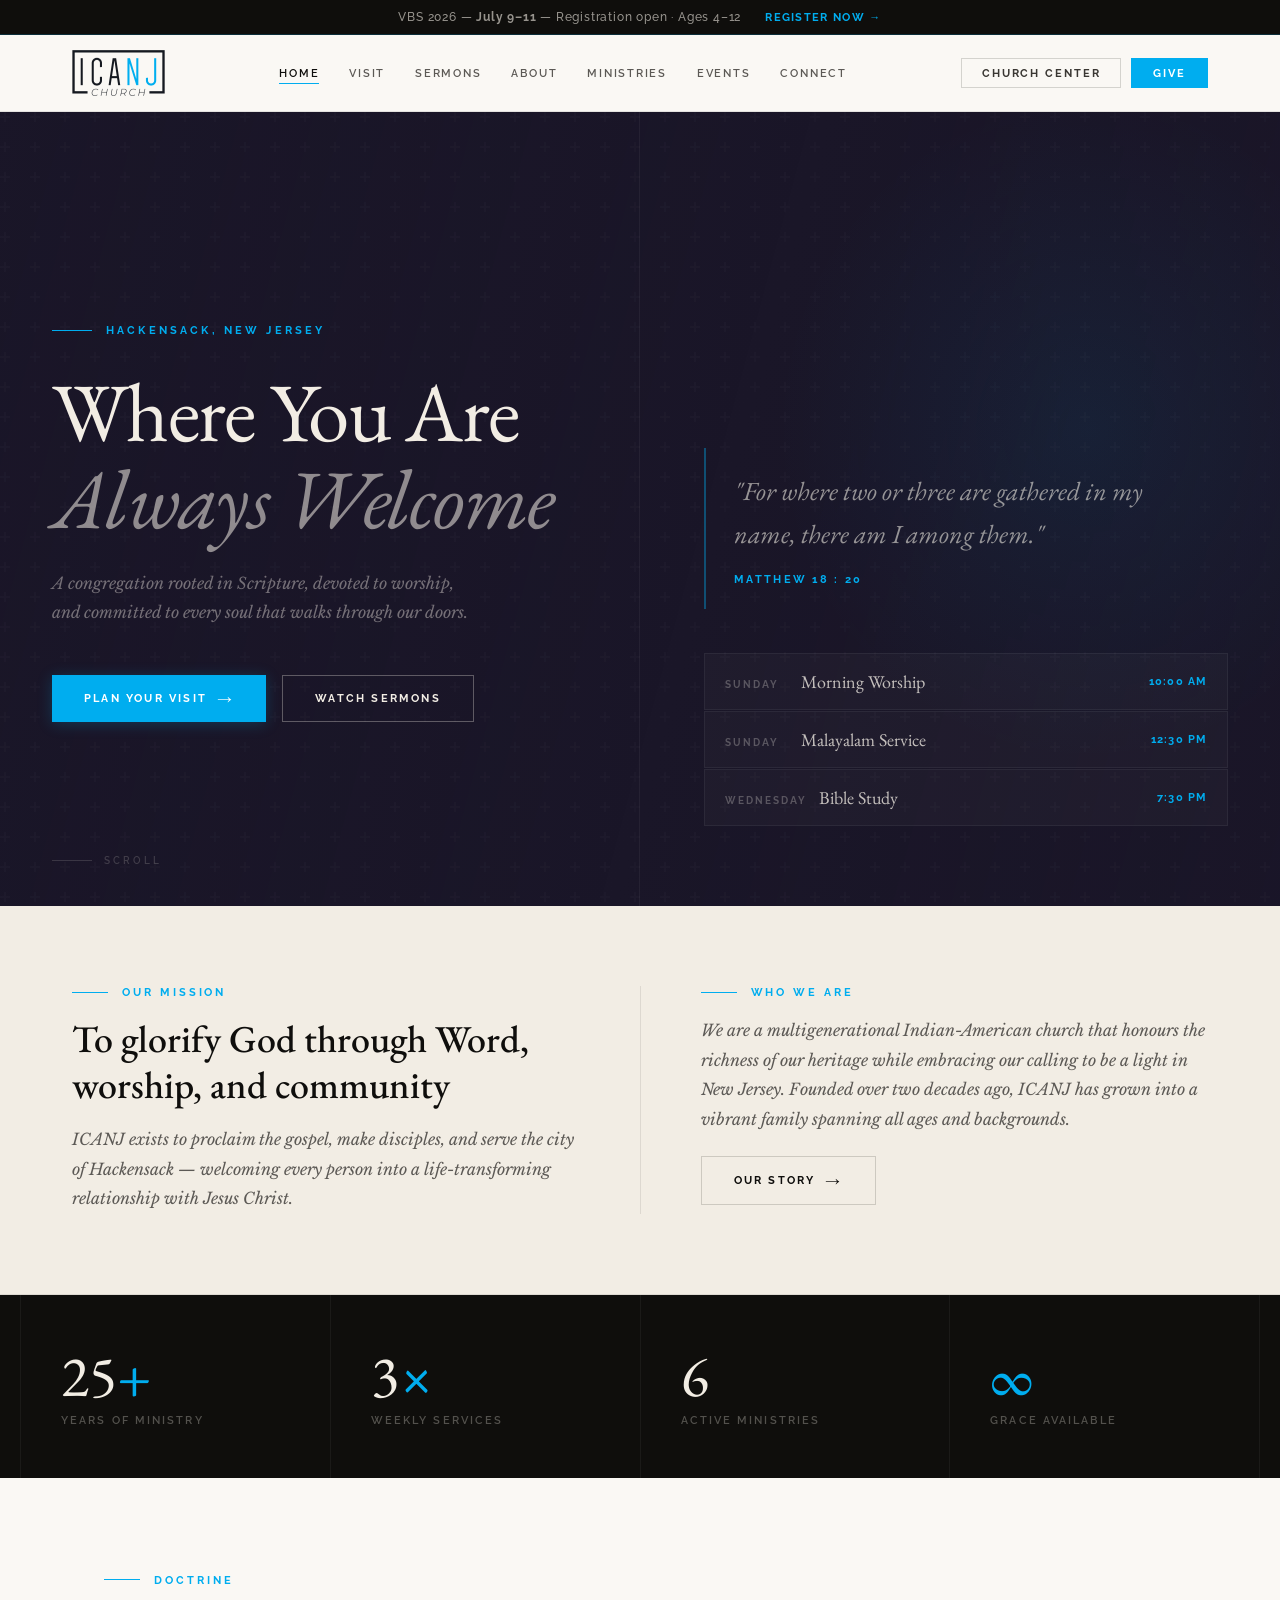
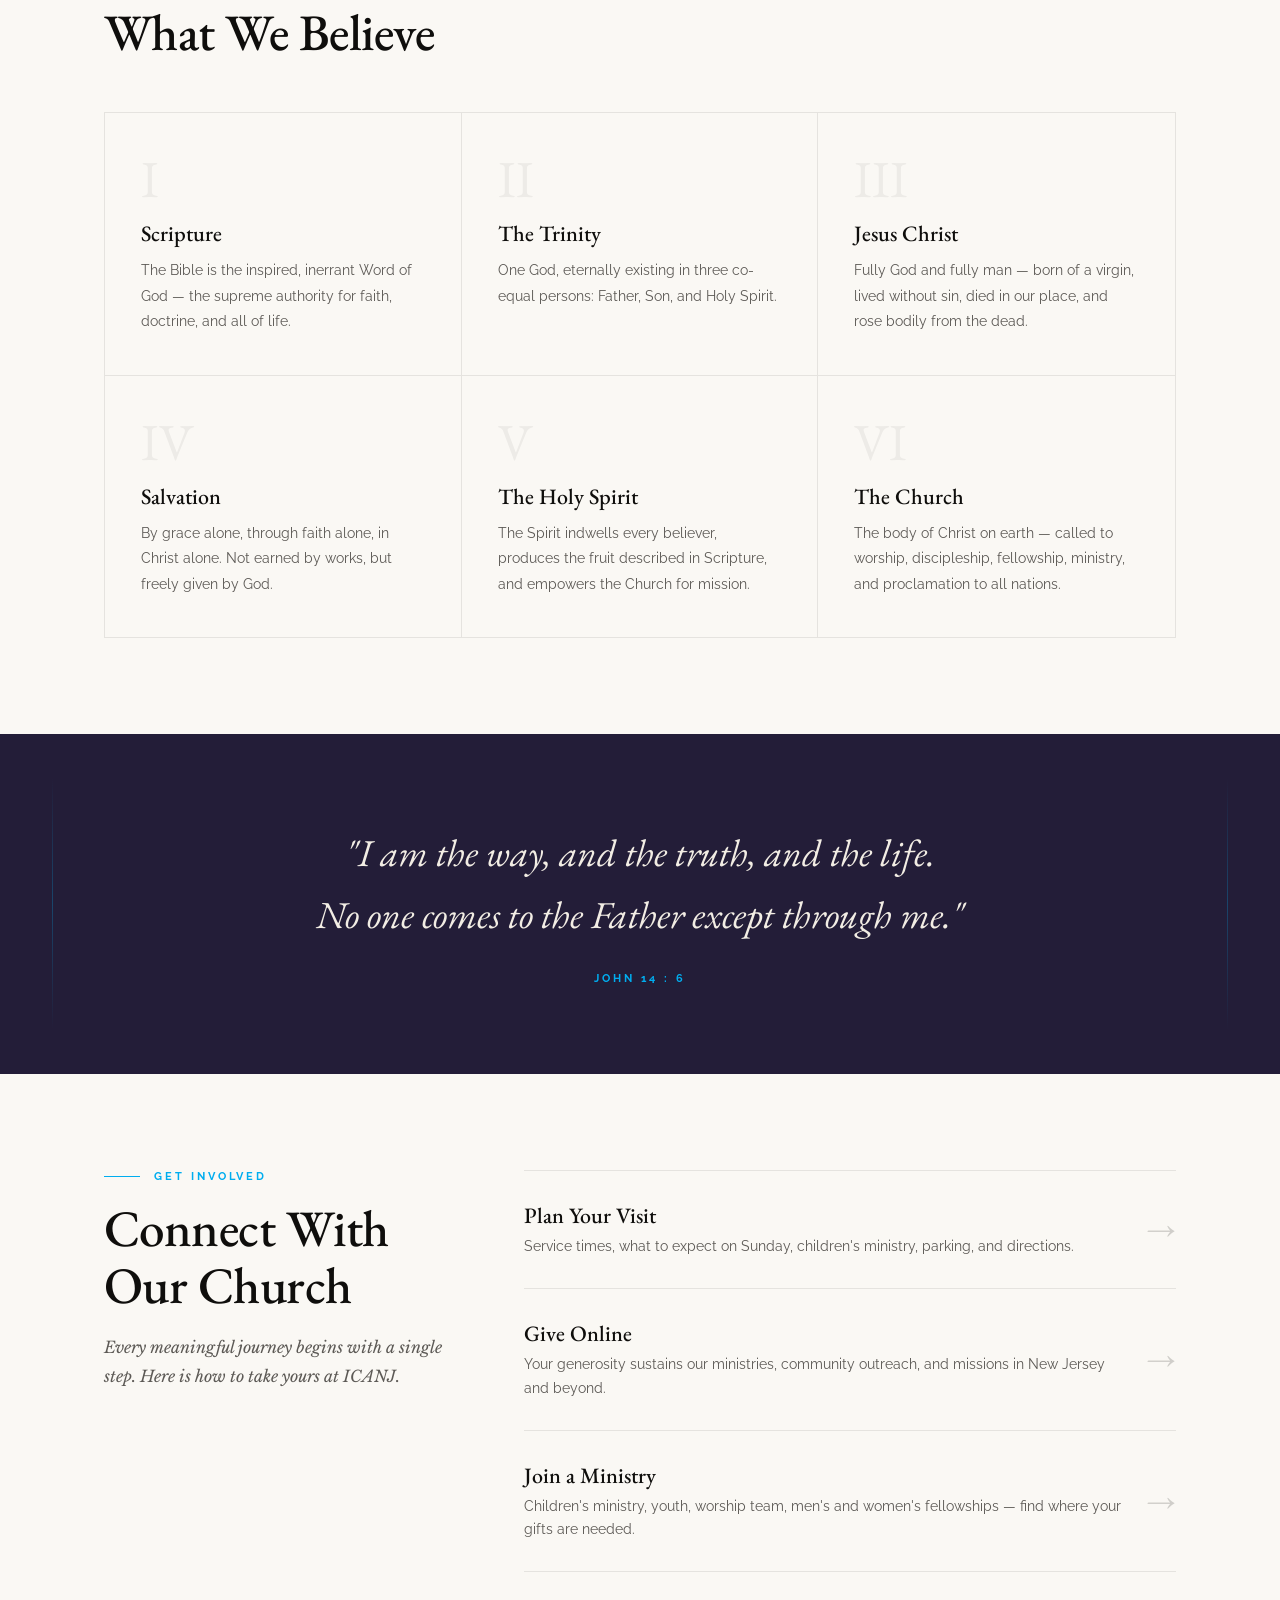
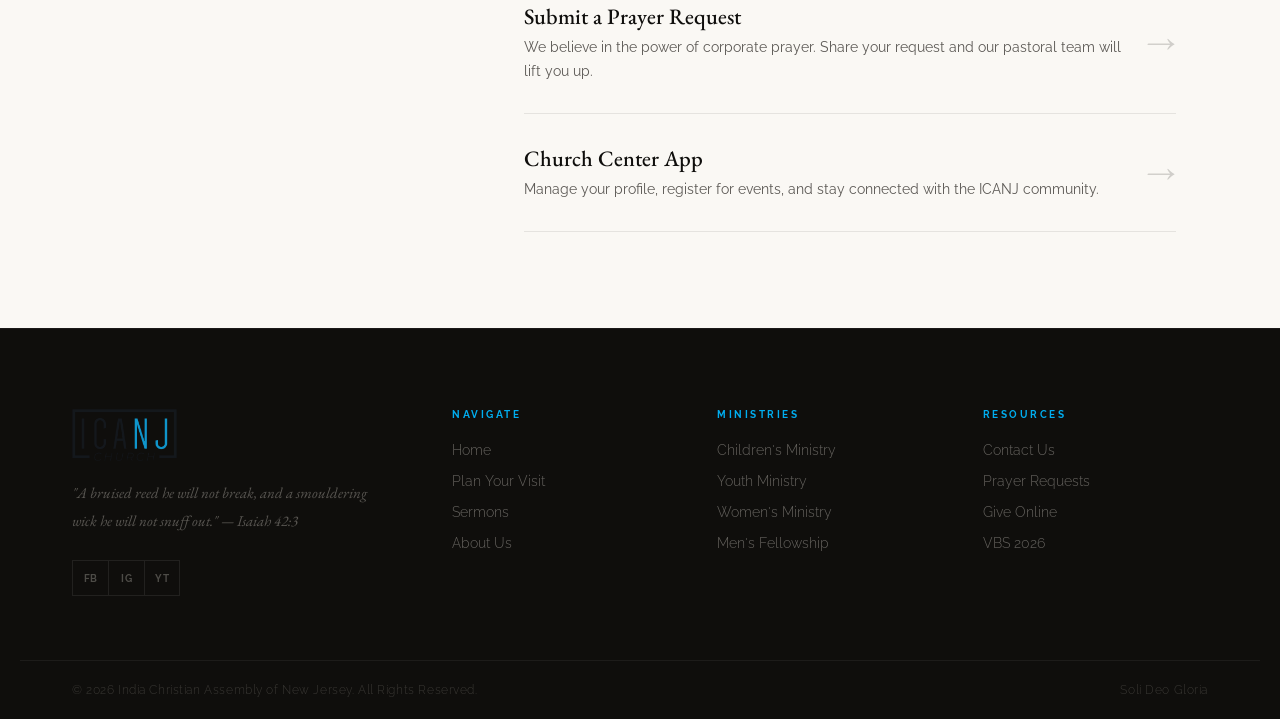
==== index.html @ 6be0851f "Add files via upload" ====
<!DOCTYPE html>
<html lang="en">
<head>
<meta charset="UTF-8"/>
<meta name="viewport" content="width=device-width,initial-scale=1.0"/>
<title>ICANJ – India Christian Assembly, New Jersey</title>
<link rel="stylesheet" href="style.css"/>
<style>
/* ── HERO ── */
.hero {
  background:var(--cathedral);
  min-height:calc(100vh - 106px);
  display:grid; grid-template-columns:1fr 1fr;
  position:relative; overflow:hidden;
}
/* ── VIDEO BACKGROUND ── */
.hero-video-bg {
  position:absolute; inset:0; width:100%; height:100%;
  pointer-events:none; z-index:0;
}
.hero-video-bg iframe {
  position:absolute;
  top:50%; left:50%;
  transform:translate(-50%, -50%);
  width:177.78vh;  /* 16:9 aspect ratio: height * (16/9) */
  min-width:100%;
  height:56.25vw;  /* 16:9 aspect ratio: width * (9/16) */
  min-height:100%;
  opacity:0.38;
  filter:grayscale(15%) brightness(0.85);
  pointer-events:none;
}
.hero-video-overlay {
  position:absolute; inset:0; z-index:1;
  background: linear-gradient(
    105deg,
    rgba(26,22,40,0.72) 0%,
    rgba(26,22,40,0.52) 50%,
    rgba(26,22,40,0.32) 100%
  );
}
.hero-texture { z-index:2; }
.hero-glow { z-index:2; }
.hero-left { z-index:3; }
.hero-right { z-index:3; }
.hero-texture {
  position:absolute; inset:0; pointer-events:none;
  background-image:url("data:image/svg+xml,%3Csvg width='60' height='60' viewBox='0 0 60 60' xmlns='http://www.w3.org/2000/svg'%3E%3Cg fill='%23ffffff' fill-opacity='0.016'%3E%3Cpath d='M36 34v-4h-2v4h-4v2h4v4h2v-4h4v-2h-4zm0-30V0h-2v4h-4v2h4v4h2V6h4V4h-4zM6 34v-4H4v4H0v2h4v4h2v-4h4v-2H6zM6 4V0H4v4H0v2h4v4h2V6h4V4H6z'/%3E%3C/g%3E%3C/svg%3E");
}
.hero-glow {
  position:absolute; top:0; right:0; bottom:0; width:50%;
  background:radial-gradient(ellipse 70% 60% at 70% 40%,rgba(0,173,239,0.07) 0%,transparent 70%);
  pointer-events:none;
}
.hero-left {
  padding:108px 64px 80px 52px;
  display:flex; flex-direction:column; justify-content:center;
  position:relative; z-index:2;
  border-right:1px solid rgba(255,255,255,0.05);
  animation:heroIn 1s ease both;
}
@keyframes heroIn { from{opacity:0;transform:translateY(24px);}to{opacity:1;transform:translateY(0);} }
.hero-kicker { display:flex; align-items:center; gap:14px; margin-bottom:32px; }
.hero-kicker-line { width:40px; height:1px; background:var(--blue); }
.hero-kicker span { font-size:10.5px; font-weight:700; letter-spacing:0.3em; text-transform:uppercase; color:var(--blue); }
.hero h1 {
  font-family:'EB Garamond',serif;
  font-size:clamp(50px,6.5vw,88px); font-weight:400;
  color:var(--parchment); line-height:1.05;
  letter-spacing:-0.02em; margin-bottom:26px;
}
.hero h1 em { font-style:italic; color:rgba(242,237,228,0.55); }
.hero-desc {
  font-family:'Libre Baskerville',serif;
  font-size:16px; font-style:italic; font-weight:400;
  color:rgba(242,237,228,0.42); line-height:1.82;
  max-width:420px; margin-bottom:48px;
}
.hero-ctas { display:flex; gap:16px; flex-wrap:wrap; }
.hero-scroll {
  position:absolute; bottom:40px; left:52px;
  display:flex; align-items:center; gap:12px;
  color:rgba(242,237,228,0.18);
  animation:scrollFade 3s ease infinite;
}
@keyframes scrollFade {0%,100%{opacity:0.4;}50%{opacity:0.9;}}
.hero-scroll-bar { width:40px; height:1px; background:rgba(242,237,228,0.15); }
.hero-scroll span { font-size:10px; font-weight:600; letter-spacing:0.3em; text-transform:uppercase; }

.hero-right {
  padding:80px 52px 80px 64px;
  display:flex; flex-direction:column; justify-content:flex-end;
  position:relative; z-index:2;
  animation:heroIn 1s 0.18s ease both;
}
.verse-pull {
  border-left:2px solid rgba(0,173,239,0.38);
  padding:22px 28px; margin-bottom:44px;
}
.verse-pull p {
  font-family:'EB Garamond',serif;
  font-size:clamp(18px,2.2vw,26px); font-style:italic;
  color:rgba(242,237,228,0.58); line-height:1.65; margin-bottom:12px;
}
.verse-pull cite {
  font-family:'Raleway',sans-serif; font-size:10.5px; font-weight:700;
  letter-spacing:0.22em; text-transform:uppercase;
  color:var(--blue); font-style:normal;
}
.service-stack { display:flex; flex-direction:column; gap:1px; }
.ss-row {
  display:flex; align-items:center; justify-content:space-between;
  padding:16px 20px;
  background:rgba(255,255,255,0.028);
  border:1px solid rgba(255,255,255,0.055);
  transition:background 0.22s; cursor:pointer;
}
.ss-row:hover { background:rgba(0,173,239,0.07); border-color:rgba(0,173,239,0.15); }
.ss-left { display:flex; align-items:baseline; gap:12px; }
.ss-day { font-size:10px; font-weight:700; letter-spacing:0.2em; text-transform:uppercase; color:rgba(242,237,228,0.28); min-width:64px; }
.ss-name { font-family:'EB Garamond',serif; font-size:18px; color:rgba(242,237,228,0.78); }
.ss-time { font-family:'Raleway',sans-serif; font-size:11px; font-weight:700; letter-spacing:0.1em; color:var(--blue); }

/* ── INTRO TWIN COLS ── */
.twin-intro {
  background:var(--parchment);
  border-bottom:1px solid var(--border-light);
}
.twin-intro-inner {
  max-width:1240px; margin:0 auto;
  display:grid; grid-template-columns:1fr 1px 1fr;
  padding:80px 52px;
}
.twin-col { padding:0 60px; }
.twin-col:first-child { padding-left:0; }
.twin-col:last-child { padding-right:0; }
.twin-sep { background:var(--border-light); }

/* ── STATS ── */
.stats-band { background:var(--ink); }
.stats-inner {
  max-width:1240px; margin:0 auto;
  display:grid; grid-template-columns:repeat(4,1fr);
  border-left:1px solid rgba(255,255,255,0.05);
}
.stat-cell {
  padding:52px 40px;
  border-right:1px solid rgba(255,255,255,0.05);
}
.stat-num {
  font-family:'EB Garamond',serif;
  font-size:58px; font-weight:400;
  color:var(--parchment); line-height:1; margin-bottom:9px;
}
.stat-num em { font-style:italic; color:var(--blue); }
.stat-label { font-family:'Raleway',sans-serif; font-size:10.5px; font-weight:600; letter-spacing:0.2em; text-transform:uppercase; color:rgba(242,237,228,0.3); }

/* ── BELIEFS GRID ── */
.beliefs-grid {
  display:grid; grid-template-columns:repeat(3,1fr);
  border:1px solid var(--border-light); margin-top:52px;
}
.belief-cell {
  padding:40px 36px;
  border-right:1px solid var(--border-light);
  border-bottom:1px solid var(--border-light);
  transition:background 0.25s;
}
.belief-cell:nth-child(3n) { border-right:none; }
.belief-cell:nth-child(n+4) { border-bottom:none; }
.belief-cell:hover { background:var(--parchment); }
.belief-numeral {
  font-family:'EB Garamond',serif; font-size:52px; font-weight:400;
  color:rgba(15,14,12,0.055); line-height:1; margin-bottom:14px;
}
.belief-title { font-family:'EB Garamond',serif; font-size:22px; font-weight:500; color:var(--ink); margin-bottom:10px; }
.belief-body { font-size:14px; font-weight:400; color:var(--ash); line-height:1.82; }

/* ── CONNECT LIST ── */
.connect-split {
  display:grid; grid-template-columns:340px 1fr;
  gap:80px; align-items:start;
}
.connect-sidebar { position:sticky; top:96px; }
.connect-list { border-top:1px solid var(--border-light); }
.connect-row {
  padding:30px 0;
  border-bottom:1px solid var(--border-light);
  display:grid; grid-template-columns:1fr auto;
  gap:20px; align-items:center;
  cursor:pointer; transition:padding-left 0.25s;
}
.connect-row:hover { padding-left:8px; }
.connect-row:hover .cr-arrow { color:var(--blue); transform:translateX(4px); }
.cr-title { font-family:'EB Garamond',serif; font-size:22px; font-weight:500; color:var(--ink); margin-bottom:5px; }
.cr-body { font-size:13.5px; font-weight:400; color:var(--ash); line-height:1.72; }
.cr-arrow { font-family:'EB Garamond',serif; font-size:30px; color:rgba(15,14,12,0.18); transition:all 0.25s; }

/* ── SERMON PREVIEW ── */
.sermon-preview-bg { background:var(--parchment); }
.sermon-list { border-top:1px solid var(--border-mid); margin-top:48px; }
.sermon-row {
  display:grid; grid-template-columns:72px 1fr auto;
  gap:28px; align-items:center;
  padding:26px 0; border-bottom:1px solid var(--border-light);
  cursor:pointer; transition:padding-left 0.25s;
}
.sermon-row:hover { padding-left:8px; }
.sermon-row:hover .sr-num { color:var(--blue); }
.sr-num {
  font-family:'EB Garamond',serif; font-size:44px; font-weight:400;
  color:rgba(15,14,12,0.08); line-height:1; text-align:center;
  transition:color 0.25s;
}
.sr-title { font-family:'EB Garamond',serif; font-size:21px; font-weight:500; color:var(--ink); margin-bottom:4px; }
.sr-sub { font-size:13px; font-weight:400; color:var(--silver); }
.sr-meta { text-align:right; }
.sr-date { font-family:'Raleway',sans-serif; font-size:11px; font-weight:600; letter-spacing:0.1em; color:var(--silver); display:block; margin-bottom:8px; }
.podcast-strip {
  display:flex; align-items:center; gap:14px;
  margin-top:36px; padding-top:32px; border-top:1px solid var(--border-light);
  flex-wrap:wrap;
}
.podcast-strip p { font-family:'EB Garamond',serif; font-size:17px; color:var(--stone); flex:1; min-width:200px; }

/* ── EVENTS PREVIEW ── */
.events-preview-inner {
  display:grid; grid-template-columns:1fr 1fr;
  gap:0; border:1px solid var(--border-light); margin-top:48px;
}
.ep-event {
  padding:32px 36px; border-right:1px solid var(--border-light);
  border-bottom:1px solid var(--border-light);
  cursor:pointer; transition:background 0.22s;
}
.ep-event:nth-child(2n) { border-right:none; }
.ep-event:nth-last-child(-n+2) { border-bottom:none; }
.ep-event:hover { background:var(--parchment); }
.ep-date { font-family:'Raleway',sans-serif; font-size:10px; font-weight:700; letter-spacing:0.2em; text-transform:uppercase; color:var(--blue); margin-bottom:8px; }
.ep-title { font-family:'EB Garamond',serif; font-size:22px; font-weight:500; color:var(--ink); margin-bottom:8px; }
.ep-body { font-size:14px; font-weight:400; color:var(--ash); line-height:1.75; }

@media (max-width:1024px){
  .hero { grid-template-columns:1fr; min-height:auto; }
  .hero-right { padding:36px 16px 52px; border-top:1px solid rgba(255,255,255,0.05); }
  .hero-left { padding:72px 16px 36px; }
  .hero-scroll { display:none; }
  .hero-ctas { flex-direction:column; gap:12px; }
  .hero-ctas .btn { justify-content:center; }
  .twin-intro-inner { grid-template-columns:1fr; padding:44px 16px; }
  .twin-col { padding:28px 0; border-bottom:1px solid var(--border-light); }
  .twin-col:last-child { border-bottom:none; }
  .twin-sep { display:none; }
  .stats-inner { grid-template-columns:repeat(2,1fr); }
  .stat-cell { padding:36px 24px; }
  .beliefs-grid { grid-template-columns:1fr; }
  .belief-cell { border-right:none; }
  .belief-cell:nth-child(n+4) { border-bottom:1px solid var(--border-light); }
  .belief-cell:last-child { border-bottom:none; }
  .connect-split { grid-template-columns:1fr; gap:28px; }
  .connect-sidebar { position:static; }
  .sermon-row { grid-template-columns:52px 1fr; }
  .sr-meta { display:none; }
  .events-preview-inner { grid-template-columns:1fr; }
  .ep-event { border-right:none; }
  .ep-event:nth-last-child(-n+2) { border-bottom:1px solid var(--border-light); }
  .ep-event:last-child { border-bottom:none; }
  .podcast-strip { flex-direction:column; align-items:flex-start; gap:10px; }
  .podcast-strip .btn { width:100%; justify-content:center; }
}
@media (max-width:480px){
  .hero-left { padding:56px 12px 28px; }
  .hero-right { padding:28px 12px 44px; }
  .twin-intro-inner { padding:36px 12px; }
  .stat-cell { padding:28px 16px; }
  .stat-num { font-size:44px; }
  .service-stack .ss-row { padding:14px 12px; }
}
</style>
</head>
<body>

<script src="header.js"></script>

<!-- HERO -->
<section class="hero">
  <!-- Video Background -->
  <div class="hero-video-bg">
    <iframe src="https://www.youtube.com/embed/J9h4VWP13VI?autoplay=1&mute=1&loop=1&playlist=J9h4VWP13VI&controls=0&showinfo=0&rel=0&modestbranding=1&iv_load_policy=3&disablekb=1&playsinline=1&start=8"
            frameborder="0" allow="autoplay; encrypted-media"
            allowfullscreen title="Hero background video">
    </iframe>
  </div>
  <div class="hero-video-overlay"></div>
  <div class="hero-texture"></div>
  <div class="hero-glow"></div>
  <div class="hero-left">
    <div class="hero-kicker">
      <div class="hero-kicker-line"></div>
      <span>Hackensack, New Jersey</span>
    </div>
    <h1>Where You Are<br/><em>Always Welcome</em></h1>
    <p class="hero-desc">A congregation rooted in Scripture, devoted to worship, and committed to every soul that walks through our doors.</p>
    <div class="hero-ctas">
      <a href="visit.html" class="btn btn-blue btn-arrow">Plan Your Visit</a>
      <a href="sermons.html" class="btn btn-ghost-light">Watch Sermons</a>
    </div>
    <div class="hero-scroll">
      <div class="hero-scroll-bar"></div>
      <span>Scroll</span>
    </div>
  </div>
  <div class="hero-right">
    <div class="verse-pull">
      <p>"For where two or three are gathered in my name, there am I among them."</p>
      <cite>Matthew 18 : 20</cite>
    </div>
    <div class="service-stack">
      <a href="visit.html" class="ss-row">
        <div class="ss-left"><span class="ss-day">Sunday</span><span class="ss-name">Morning Worship</span></div>
        <span class="ss-time">10:00 AM</span>
      </a>
      <a href="visit.html" class="ss-row">
        <div class="ss-left"><span class="ss-day">Sunday</span><span class="ss-name">Malayalam Service</span></div>
        <span class="ss-time">12:30 PM</span>
      </a>
      <a href="visit.html" class="ss-row">
        <div class="ss-left"><span class="ss-day">Wednesday</span><span class="ss-name">Bible Study</span></div>
        <span class="ss-time">7:30 PM</span>
      </a>
    </div>
  </div>
</section>

<!-- TWIN INTRO -->
<div class="twin-intro">
  <div class="twin-intro-inner">
    <div class="twin-col">
      <div class="eyebrow">Our Mission</div>
      <h2 style="font-family:'EB Garamond',serif;font-size:clamp(24px,3vw,38px);font-weight:500;color:var(--ink);line-height:1.2;margin-bottom:18px;">To glorify God through Word, worship, and community</h2>
      <p class="section-body">ICANJ exists to proclaim the gospel, make disciples, and serve the city of Hackensack — welcoming every person into a life-transforming relationship with Jesus Christ.</p>
    </div>
    <div class="twin-sep"></div>
    <div class="twin-col">
      <div class="eyebrow">Who We Are</div>
      <p class="section-body" style="margin-bottom:22px;">We are a multigenerational Indian-American church that honours the richness of our heritage while embracing our calling to be a light in New Jersey. Founded over two decades ago, ICANJ has grown into a vibrant family spanning all ages and backgrounds.</p>
      <a href="about.html" class="btn btn-ghost-dark btn-arrow">Our Story</a>
    </div>
  </div>
</div>

<!-- STATS -->
<div class="stats-band">
  <div class="stats-inner">
    <div class="stat-cell"><div class="stat-num">25<em>+</em></div><div class="stat-label">Years of Ministry</div></div>
    <div class="stat-cell"><div class="stat-num">3<em>×</em></div><div class="stat-label">Weekly Services</div></div>
    <div class="stat-cell"><div class="stat-num">6</div><div class="stat-label">Active Ministries</div></div>
    <div class="stat-cell"><div class="stat-num"><em>∞</em></div><div class="stat-label">Grace Available</div></div>
  </div>
</div>

<!-- WHAT WE BELIEVE -->
<section class="section" style="background:var(--cream);">
  <div class="container">
    <div class="eyebrow">Doctrine</div>
    <h2 class="section-title" style="max-width:480px;">What We Believe</h2>
    <div class="beliefs-grid">
      <div class="belief-cell"><div class="belief-numeral">I</div><div class="belief-title">Scripture</div><p class="belief-body">The Bible is the inspired, inerrant Word of God — the supreme authority for faith, doctrine, and all of life.</p></div>
      <div class="belief-cell"><div class="belief-numeral">II</div><div class="belief-title">The Trinity</div><p class="belief-body">One God, eternally existing in three co-equal persons: Father, Son, and Holy Spirit.</p></div>
      <div class="belief-cell"><div class="belief-numeral">III</div><div class="belief-title">Jesus Christ</div><p class="belief-body">Fully God and fully man — born of a virgin, lived without sin, died in our place, and rose bodily from the dead.</p></div>
      <div class="belief-cell"><div class="belief-numeral">IV</div><div class="belief-title">Salvation</div><p class="belief-body">By grace alone, through faith alone, in Christ alone. Not earned by works, but freely given by God.</p></div>
      <div class="belief-cell"><div class="belief-numeral">V</div><div class="belief-title">The Holy Spirit</div><p class="belief-body">The Spirit indwells every believer, produces the fruit described in Scripture, and empowers the Church for mission.</p></div>
      <div class="belief-cell"><div class="belief-numeral">VI</div><div class="belief-title">The Church</div><p class="belief-body">The body of Christ on earth — called to worship, discipleship, fellowship, ministry, and proclamation to all nations.</p></div>
    </div>
  </div>
</section>

<!-- VERSE -->
<div class="verse-band">
  <blockquote>
    <p>"I am the way, and the truth, and the life.<br/>No one comes to the Father except through me."</p>
    <cite>John 14 : 6</cite>
  </blockquote>
</div>

<!-- CONNECT -->
<section class="section" style="background:var(--cream);">
  <div class="container">
    <div class="connect-split">
      <div class="connect-sidebar">
        <div class="eyebrow">Get Involved</div>
        <h2 class="section-title">Connect With Our Church</h2>
        <p class="section-body">Every meaningful journey begins with a single step. Here is how to take yours at ICANJ.</p>
      </div>
      <div class="connect-list">
        <a href="visit.html" class="connect-row">
          <div><div class="cr-title">Plan Your Visit</div><p class="cr-body">Service times, what to expect on Sunday, children's ministry, parking, and directions.</p></div>
          <div class="cr-arrow">→</div>
        </a>
        <a href="https://icanj.churchcenter.com/giving" target="_blank" class="connect-row">
          <div><div class="cr-title">Give Online</div><p class="cr-body">Your generosity sustains our ministries, community outreach, and missions in New Jersey and beyond.</p></div>
          <div class="cr-arrow">→</div>
        </a>
        <a href="ministries.html" class="connect-row">
          <div><div class="cr-title">Join a Ministry</div><p class="cr-body">Children's ministry, youth, worship team, men's and women's fellowships — find where your gifts are needed.</p></div>
          <div class="cr-arrow">→</div>
        </a>
        <a href="connect.html" class="connect-row">
          <div><div class="cr-title">Submit a Prayer Request</div><p class="cr-body">We believe in the power of corporate prayer. Share your request and our pastoral team will lift you up.</p></div>
          <div class="cr-arrow">→</div>
        </a>
        <a href="https://icanj.churchcenter.com/home" target="_blank" class="connect-row">
          <div><div class="cr-title">Church Center App</div><p class="cr-body">Manage your profile, register for events, and stay connected with the ICANJ community.</p></div>
          <div class="cr-arrow">→</div>
        </a>
      </div>
    </div>
  </div>
</section>


<footer class="site-footer">
  <div class="footer-upper">
    <div>
      <img src="LOGO_transparent2.png" style="height:52px;mix-blend-mode:lighten;opacity:0.85;" alt="ICANJ" onerror="this.style.display='none'"/>
      <p class="footer-brand-verse">"A bruised reed he will not break, and a smouldering wick he will not snuff out." — Isaiah 42:3</p>
      <div class="footer-social">
        <a href="https://www.facebook.com/ICANJ/" target="_blank" class="fsoc-btn">FB</a>
        <a href="https://www.instagram.com/ica.nj/" target="_blank" class="fsoc-btn">IG</a>
        <a href="https://www.youtube.com/@ICANJ" target="_blank" class="fsoc-btn">YT</a>
      </div>
    </div>
    <div class="footer-nav-cols">
      <div class="footer-col"><h5>Navigate</h5><ul><li><a href="index.html">Home</a></li><li><a href="visit.html">Plan Your Visit</a></li><li><a href="sermons.html">Sermons</a></li><li><a href="about.html">About Us</a></li></ul></div>
      <div class="footer-col"><h5>Ministries</h5><ul><li><a href="ministries.html">Children's Ministry</a></li><li><a href="ministries.html">Youth Ministry</a></li><li><a href="ministries.html">Women's Ministry</a></li><li><a href="ministries.html">Men's Fellowship</a></li></ul></div>
      <div class="footer-col"><h5>Resources</h5><ul><li><a href="connect.html">Contact Us</a></li><li><a href="connect.html">Prayer Requests</a></li><li><a href="https://icanj.churchcenter.com/giving" target="_blank">Give Online</a></li><li><a href="events.html">VBS 2026</a></li></ul></div>
    </div>
  </div>
  <div class="footer-lower">
    <p>© 2026 India Christian Assembly of New Jersey. All Rights Reserved.</p>
    <p>Soli Deo Gloria</p>
  </div>
</footer>

<script>
function toggleMobileNav() {
  const nav = document.getElementById('mobileNav');
  const btn = document.getElementById('menuToggle');
  const isOpen = nav.classList.contains('open');
  if (isOpen) { closeMobileNav(); } else { openMobileNav(); }
}
function openMobileNav() {
  document.getElementById('mobileNav').classList.add('open');
  document.getElementById('menuToggle').classList.add('open');
  document.body.style.overflow = 'hidden';
}
function closeMobileNav() {
  document.getElementById('mobileNav').classList.remove('open');
  document.getElementById('menuToggle').classList.remove('open');
  document.body.style.overflow = '';
}
document.addEventListener('keydown', function(e){ if(e.key==='Escape') closeMobileNav(); });
</script>
</body>
</html>
---- style.css ----
/* ═══════════════════════════════════════════════════════
   ICANJ — SHARED DESIGN SYSTEM
   Aesthetic: Cathedral Gravitas
   Fonts: EB Garamond + Raleway
   Colors: Ink/Parchment + ICANJ Blue #00ADEF accent
═══════════════════════════════════════════════════════ */

@import url('https://fonts.googleapis.com/css2?family=EB+Garamond:ital,wght@0,400;0,500;0,600;0,700;1,400;1,500&family=Libre+Baskerville:ital,wght@0,400;0,700;1,400&family=Raleway:wght@300;400;500;600;700&display=swap');

:root {
  --ink:           #0f0e0c;
  --ink-80:        #1e1c19;
  --charcoal:      #252320;
  --stone:         #3a3733;
  --ash:           #5c5955;
  --silver:        #8c8985;
  --parchment:     #f2ede4;
  --cream:         #faf8f4;
  --white:         #ffffff;
  --cathedral:     #1a1628;
  --vesper:        #231d38;
  --deep-blue:     #003a52;
  --blue:          #00ADEF;
  --blue-muted:    #0092c9;
  --gold-line:     #b8a87a;
  --border-light:  rgba(15,14,12,0.09);
  --border-mid:    rgba(15,14,12,0.16);
  --shadow-sm:     0 2px 12px rgba(15,14,12,0.07);
  --shadow-md:     0 8px 36px rgba(15,14,12,0.13);
  --shadow-lg:     0 20px 70px rgba(15,14,12,0.2);
}

/* ── RESET ── */
*, *::before, *::after { margin:0; padding:0; box-sizing:border-box; }
html { scroll-behavior:smooth; font-size:16px; }
body {
  font-family:'Raleway',sans-serif;
  background:var(--cream);
  color:var(--ink);
  overflow-x:hidden;
}
a { text-decoration:none; color:inherit; }
ul { list-style:none; }
button { cursor:pointer; font-family:inherit; }
img { max-width:100%; display:block; }

/* ── ANNOUNCE BAR ── */
.announce-bar {
  background:var(--ink);
  border-bottom:1px solid rgba(0,173,239,0.2);
  padding:10px 52px;
  display:flex; align-items:center; justify-content:center; gap:24px;
}
.announce-bar p {
  font-size:11.5px; font-weight:500; letter-spacing:0.07em;
  color:rgba(242,237,228,0.6);
}
.announce-bar a {
  color:var(--blue); font-weight:700;
  font-size:11px; letter-spacing:0.12em; text-transform:uppercase;
}

/* ── HEADER ── */
.site-header {
  background:rgba(250,248,244,0.97);
  backdrop-filter:blur(16px);
  border-bottom:1px solid var(--border-light);
  position:sticky; top:0; z-index:200;
}
.header-inner {
  max-width:1240px; margin:0 auto;
  display:flex; align-items:center; justify-content:space-between;
  padding:0 52px; height:76px;
}
.logo { display:flex; align-items:center; gap:14px; }
.logo img { height:46px; object-fit:contain; }
.logo-wordmark {
  border-left:1px solid var(--border-mid);
  padding-left:14px;
  font-family:'EB Garamond',serif;
  font-size:13px; font-weight:400; letter-spacing:0.1em;
  color:var(--stone); line-height:1.45;
}
.site-nav { display:flex; align-items:center; gap:2px; }
.nav-link {
  font-size:11px; font-weight:600; letter-spacing:0.16em; text-transform:uppercase;
  color:var(--ash); padding:8px 14px;
  background:none; border:none;
  position:relative; transition:color 0.2s;
}
.nav-link::after {
  content:''; position:absolute; bottom:4px; left:14px; right:14px;
  height:1px; background:var(--blue);
  transform:scaleX(0); transition:transform 0.25s ease;
}
.nav-link:hover, .nav-link.active { color:var(--ink); }
.nav-link:hover::after, .nav-link.active::after { transform:scaleX(1); }
.header-actions { display:flex; align-items:center; gap:10px; }
.btn-give {
  font-size:10.5px; font-weight:700; letter-spacing:0.18em; text-transform:uppercase;
  padding:9px 22px; background:var(--blue); color:#fff; border:none;
  transition:background 0.22s;
}
.btn-give:hover { background:var(--blue-muted); }
.btn-cc {
  font-size:10.5px; font-weight:700; letter-spacing:0.18em; text-transform:uppercase;
  padding:8px 20px; background:transparent; color:var(--stone);
  border:1px solid var(--border-mid); transition:all 0.22s;
}
.btn-cc:hover { border-color:var(--stone); color:var(--ink); }

/* ── BUTTONS ── */
.btn {
  display:inline-flex; align-items:center; gap:10px;
  font-family:'Raleway',sans-serif;
  font-size:11px; font-weight:700; letter-spacing:0.2em; text-transform:uppercase;
  padding:14px 32px; border:none; cursor:pointer; transition:all 0.28s ease;
}
.btn-dark { background:var(--ink); color:var(--parchment); }
.btn-dark:hover { background:var(--stone); }
.btn-blue {
  background:var(--blue); color:#fff;
  box-shadow:0 2px 14px rgba(0,173,239,0.22);
}
.btn-blue:hover { background:var(--blue-muted); }
.btn-ghost-light {
  background:transparent; color:var(--parchment);
  border:1px solid rgba(242,237,228,0.32);
}
.btn-ghost-light:hover { border-color:var(--parchment); background:rgba(242,237,228,0.07); }
.btn-ghost-dark {
  background:transparent; color:var(--ink);
  border:1px solid var(--border-mid);
}
.btn-ghost-dark:hover { border-color:var(--ink); background:var(--ink); color:var(--parchment); }
.btn-arrow::after { content:'→'; font-size:15px; font-weight:400; font-family:'EB Garamond',serif; }

/* ── LAYOUT ── */
.container { max-width:1240px; margin:0 auto; padding:0 52px; }
.section { padding:96px 52px; }
.section-sm { padding:72px 52px; }

/* ── TYPOGRAPHIC SYSTEM ── */
.eyebrow {
  display:flex; align-items:center; gap:14px;
  font-size:10.5px; font-weight:700; letter-spacing:0.28em; text-transform:uppercase;
  color:var(--blue); margin-bottom:18px;
}
.eyebrow::before { content:''; width:36px; height:1px; background:var(--blue); flex-shrink:0; }
.section-title {
  font-family:'EB Garamond',serif;
  font-size:clamp(30px,4vw,52px); font-weight:500;
  color:var(--ink); line-height:1.1; letter-spacing:-0.01em;
  margin-bottom:20px;
}
.section-title.on-dark { color:var(--parchment); }
.section-body {
  font-family:'Libre Baskerville',serif;
  font-size:16px; font-style:italic; font-weight:400;
  color:var(--ash); line-height:1.85;
}
.section-body.on-dark { color:rgba(242,237,228,0.5); }

/* ── PAGE MASTHEAD ── */
.page-masthead {
  padding:88px 52px 80px;
  position:relative; overflow:hidden;
}
.page-masthead::after {
  content:''; position:absolute; left:0; bottom:0; right:0; height:1px;
  background:linear-gradient(90deg,transparent,rgba(0,173,239,0.4),transparent);
}
.page-masthead .eyebrow { color:rgba(0,173,239,0.75); }
.page-masthead .eyebrow::before { background:rgba(0,173,239,0.5); }
.page-masthead h1 {
  font-family:'EB Garamond',serif;
  font-size:clamp(44px,6.5vw,84px); font-weight:400;
  color:var(--parchment); line-height:1.06;
  letter-spacing:-0.015em; margin-bottom:16px;
}
.page-masthead p {
  font-family:'Libre Baskerville',serif;
  font-size:17px; font-style:italic;
  color:rgba(242,237,228,0.42); max-width:480px; line-height:1.7;
}

/* ── DARK VERSE BAND ── */
.verse-band {
  background:var(--vesper);
  padding:88px 52px; text-align:center;
  position:relative; overflow:hidden;
}
.verse-band::before, .verse-band::after {
  content:''; position:absolute;
  width:1px; top:44px; bottom:44px;
  background:linear-gradient(to bottom,transparent,rgba(0,173,239,0.28),transparent);
}
.verse-band::before { left:52px; }
.verse-band::after { right:52px; }
.verse-band blockquote { max-width:680px; margin:0 auto; }
.verse-band blockquote p {
  font-family:'EB Garamond',serif;
  font-size:clamp(22px,3.2vw,38px); font-weight:400; font-style:italic;
  color:var(--parchment); line-height:1.62; margin-bottom:22px;
}
.verse-band blockquote cite {
  font-family:'Raleway',sans-serif; font-size:10.5px; font-weight:700;
  letter-spacing:0.28em; text-transform:uppercase;
  color:var(--blue); font-style:normal;
}

/* ── TABLE ── */
.data-table { width:100%; border-collapse:collapse; margin-top:36px; }
.data-table thead tr { border-bottom:2px solid var(--border-mid); }
.data-table th {
  font-family:'Raleway',sans-serif; font-size:10px; font-weight:700;
  letter-spacing:0.22em; text-transform:uppercase; color:var(--silver);
  padding:12px 20px 14px; text-align:left;
}
.data-table td { padding:20px; border-bottom:1px solid var(--border-light); font-size:15px; color:var(--ink); vertical-align:middle; }
.data-table tr:last-child td { border-bottom:none; }
.data-table tbody tr { transition:background 0.2s; cursor:pointer; }
.data-table tbody tr:hover td { background:var(--parchment); }
.data-table td strong { font-family:'EB Garamond',serif; font-size:18px; font-weight:500; }
.tag {
  font-family:'Raleway',sans-serif; font-size:10px; font-weight:700;
  letter-spacing:0.12em; text-transform:uppercase;
  padding:4px 11px; border:1px solid var(--border-mid); color:var(--stone);
  display:inline-block;
}
.tag.blue { border-color:var(--blue); color:var(--blue); }
.tag.dark { background:var(--ink); color:var(--parchment); border-color:var(--ink); }

/* ── FAQ ── */
.faq-item { border-bottom:1px solid var(--border-light); }
.faq-item:first-of-type { border-top:1px solid var(--border-light); }
.faq-trigger {
  width:100%; display:flex; justify-content:space-between; align-items:center;
  padding:22px 0; background:none; border:none; text-align:left;
  font-family:'EB Garamond',serif; font-size:20px; font-weight:500; color:var(--ink);
  transition:color 0.2s; cursor:pointer;
}
.faq-trigger:hover { color:var(--blue); }
.faq-icon {
  font-family:'EB Garamond',serif; font-size:26px; color:var(--silver);
  flex-shrink:0; margin-left:20px; transition:transform 0.3s ease;
}
.faq-item.open .faq-icon { transform:rotate(45deg); color:var(--blue); }
.faq-body { display:none; padding:0 0 22px; }
.faq-item.open .faq-body { display:block; }
.faq-body p { font-size:15px; font-weight:400; color:var(--ash); line-height:1.82; }

/* ── FOOTER ── */
.site-footer { background:var(--ink); border-top:1px solid rgba(255,255,255,0.05); }
.footer-upper {
  max-width:1240px; margin:0 auto;
  display:grid; grid-template-columns:300px 1fr;
  gap:80px; padding:80px 52px 64px;
  border-bottom:1px solid rgba(255,255,255,0.06);
}
.footer-brand-verse {
  font-family:'EB Garamond',serif;
  font-size:15px; font-style:italic; font-weight:400;
  color:rgba(242,237,228,0.32); line-height:1.85;
  margin:18px 0 26px;
}
.footer-social { display:flex; gap:0; }
.fsoc-btn {
  width:36px; height:36px;
  border:1px solid rgba(255,255,255,0.08); border-right:none;
  display:flex; align-items:center; justify-content:center;
  font-family:'Raleway',sans-serif; font-size:10px; font-weight:700; letter-spacing:0.05em;
  color:rgba(242,237,228,0.28); transition:all 0.2s; cursor:pointer;
  text-decoration:none;
}
.fsoc-btn:last-child { border-right:1px solid rgba(255,255,255,0.08); }
.fsoc-btn:hover { background:rgba(0,173,239,0.1); color:var(--blue); }
.footer-nav-cols { display:grid; grid-template-columns:repeat(3,1fr); gap:40px; }
.footer-col h5 {
  font-family:'Raleway',sans-serif; font-size:10px; font-weight:700;
  letter-spacing:0.25em; text-transform:uppercase;
  color:var(--blue); margin-bottom:20px;
}
.footer-col ul { display:flex; flex-direction:column; gap:12px; }
.footer-col ul li a {
  font-family:'Raleway',sans-serif; font-size:13.5px; font-weight:300;
  color:rgba(242,237,228,0.38); transition:color 0.2s;
}
.footer-col ul li a:hover { color:rgba(242,237,228,0.82); }
.footer-lower {
  max-width:1240px; margin:0 auto;
  display:flex; justify-content:space-between; align-items:center;
  padding:22px 52px;
}
.footer-lower p {
  font-family:'Raleway',sans-serif; font-size:11.5px; font-weight:300;
  letter-spacing:0.05em; color:rgba(242,237,228,0.18);
}

/* ── HAMBURGER BUTTON ── */
.menu-toggle {
  display: none;
  flex-direction: column;
  justify-content: center;
  align-items: center;
  gap: 5px;
  width: 40px; height: 40px;
  background: none; border: 1px solid var(--border-mid);
  cursor: pointer; padding: 8px; flex-shrink: 0;
  transition: border-color 0.2s;
}
.menu-toggle:hover { border-color: var(--stone); }
.menu-toggle span {
  display: block; width: 18px; height: 1.5px;
  background: var(--ink); transition: all 0.3s ease;
  transform-origin: center;
}
.menu-toggle.open span:nth-child(1) { transform: translateY(6.5px) rotate(45deg); }
.menu-toggle.open span:nth-child(2) { opacity: 0; transform: scaleX(0); }
.menu-toggle.open span:nth-child(3) { transform: translateY(-6.5px) rotate(-45deg); }

/* ── MOBILE NAV DRAWER ── */
.mobile-nav {
  display: none;
  position: fixed;
  top: 0; left: 0; right: 0; bottom: 0;
  z-index: 300;
  pointer-events: none;
}
.mobile-nav-backdrop {
  position: absolute; inset: 0;
  background: rgba(15,14,12,0.5);
  opacity: 0; transition: opacity 0.3s ease;
}
.mobile-nav-panel {
  position: absolute; top: 0; right: 0; bottom: 0;
  width: min(320px, 85vw);
  background: var(--cream);
  border-left: 1px solid var(--border-light);
  display: flex; flex-direction: column;
  transform: translateX(100%);
  transition: transform 0.35s cubic-bezier(0.16,1,0.3,1);
  overflow-y: auto;
  padding-bottom: 32px;
}
.mobile-nav.open {
  pointer-events: all;
}
.mobile-nav.open .mobile-nav-backdrop { opacity: 1; }
.mobile-nav.open .mobile-nav-panel { transform: translateX(0); }

.mobile-nav-header {
  display: flex; align-items: center; justify-content: space-between;
  padding: 20px 24px;
  border-bottom: 1px solid var(--border-light);
  flex-shrink: 0;
}
.mobile-nav-logo {
  font-family: 'EB Garamond', serif;
  font-size: 14px; letter-spacing: 0.08em;
  color: var(--stone); line-height: 1.4;
}
.mobile-nav-close {
  width: 36px; height: 36px;
  background: none; border: 1px solid var(--border-mid);
  display: flex; align-items: center; justify-content: center;
  font-size: 20px; color: var(--stone); cursor: pointer;
  font-family: 'EB Garamond', serif;
  transition: all 0.2s;
}
.mobile-nav-close:hover { background: var(--ink); color: var(--parchment); border-color: var(--ink); }

.mobile-nav-links {
  padding: 16px 0;
  border-bottom: 1px solid var(--border-light);
  flex-shrink: 0;
}
.mobile-nav-link {
  display: flex; align-items: center; justify-content: space-between;
  padding: 14px 24px;
  font-family: 'Raleway', sans-serif;
  font-size: 11px; font-weight: 700; letter-spacing: 0.2em; text-transform: uppercase;
  color: var(--ash); transition: all 0.2s;
  border-bottom: 1px solid var(--border-light);
}
.mobile-nav-link:last-child { border-bottom: none; }
.mobile-nav-link:hover, .mobile-nav-link.active { color: var(--ink); background: var(--parchment); }
.mobile-nav-link.active { color: var(--blue); }
.mobile-nav-link::after { content: '→'; font-family: 'EB Garamond', serif; font-size: 18px; color: var(--border-mid); font-weight: 400; }

.mobile-nav-actions {
  padding: 24px;
  display: flex; flex-direction: column; gap: 10px;
  flex-shrink: 0;
}
.mobile-nav-actions .btn-give,
.mobile-nav-actions .btn-cc {
  width: 100%; text-align: center;
  padding: 13px 20px; display: block;
  font-size: 10.5px;
}

/* ── RESPONSIVE ── */
@media (max-width:1024px) {
  /* Announce bar */
  .announce-bar { padding:10px 16px; flex-direction:column; gap:5px; text-align:center; overflow:hidden; }
  .announce-bar p { font-size:10px; word-break:break-word; }
  .announce-bar p { font-size: 10.5px; }

  /* Header */
  .header-inner { padding:0 16px; height:64px; }
  .logo img { height: 36px; }
  .logo-wordmark { font-size: 11px; padding-left: 10px; }
  .site-nav { display:none; }
  .header-actions { display: none; }
  .menu-toggle { display: flex; }
  .mobile-nav { display: block; }

  /* Layout */
  .section, .section-sm { padding:52px 16px; }
  .container { padding:0 16px; }
  .page-masthead { padding:52px 16px 48px; }

  /* Footer */
  .footer-upper { grid-template-columns:1fr; gap:32px; padding:48px 16px 32px; }
  .footer-nav-cols { grid-template-columns:1fr 1fr; gap:28px; }
  .footer-lower { padding:18px 16px; flex-direction:column; gap:8px; text-align:center; }

  /* Verse band */
  .verse-band { padding:60px 16px; }
  .verse-band::before, .verse-band::after { display:none; }
}

@media (max-width: 480px) {
  .announce-bar { padding: 9px 12px; }
  .header-inner { padding: 0 12px; }
  .logo-wordmark { display: none; }
  .container { padding: 0 12px; }
  .section, .section-sm { padding: 44px 12px; }
  .footer-nav-cols { grid-template-columns: 1fr; gap: 24px; }
  .footer-lower { padding: 16px 12px; }
}
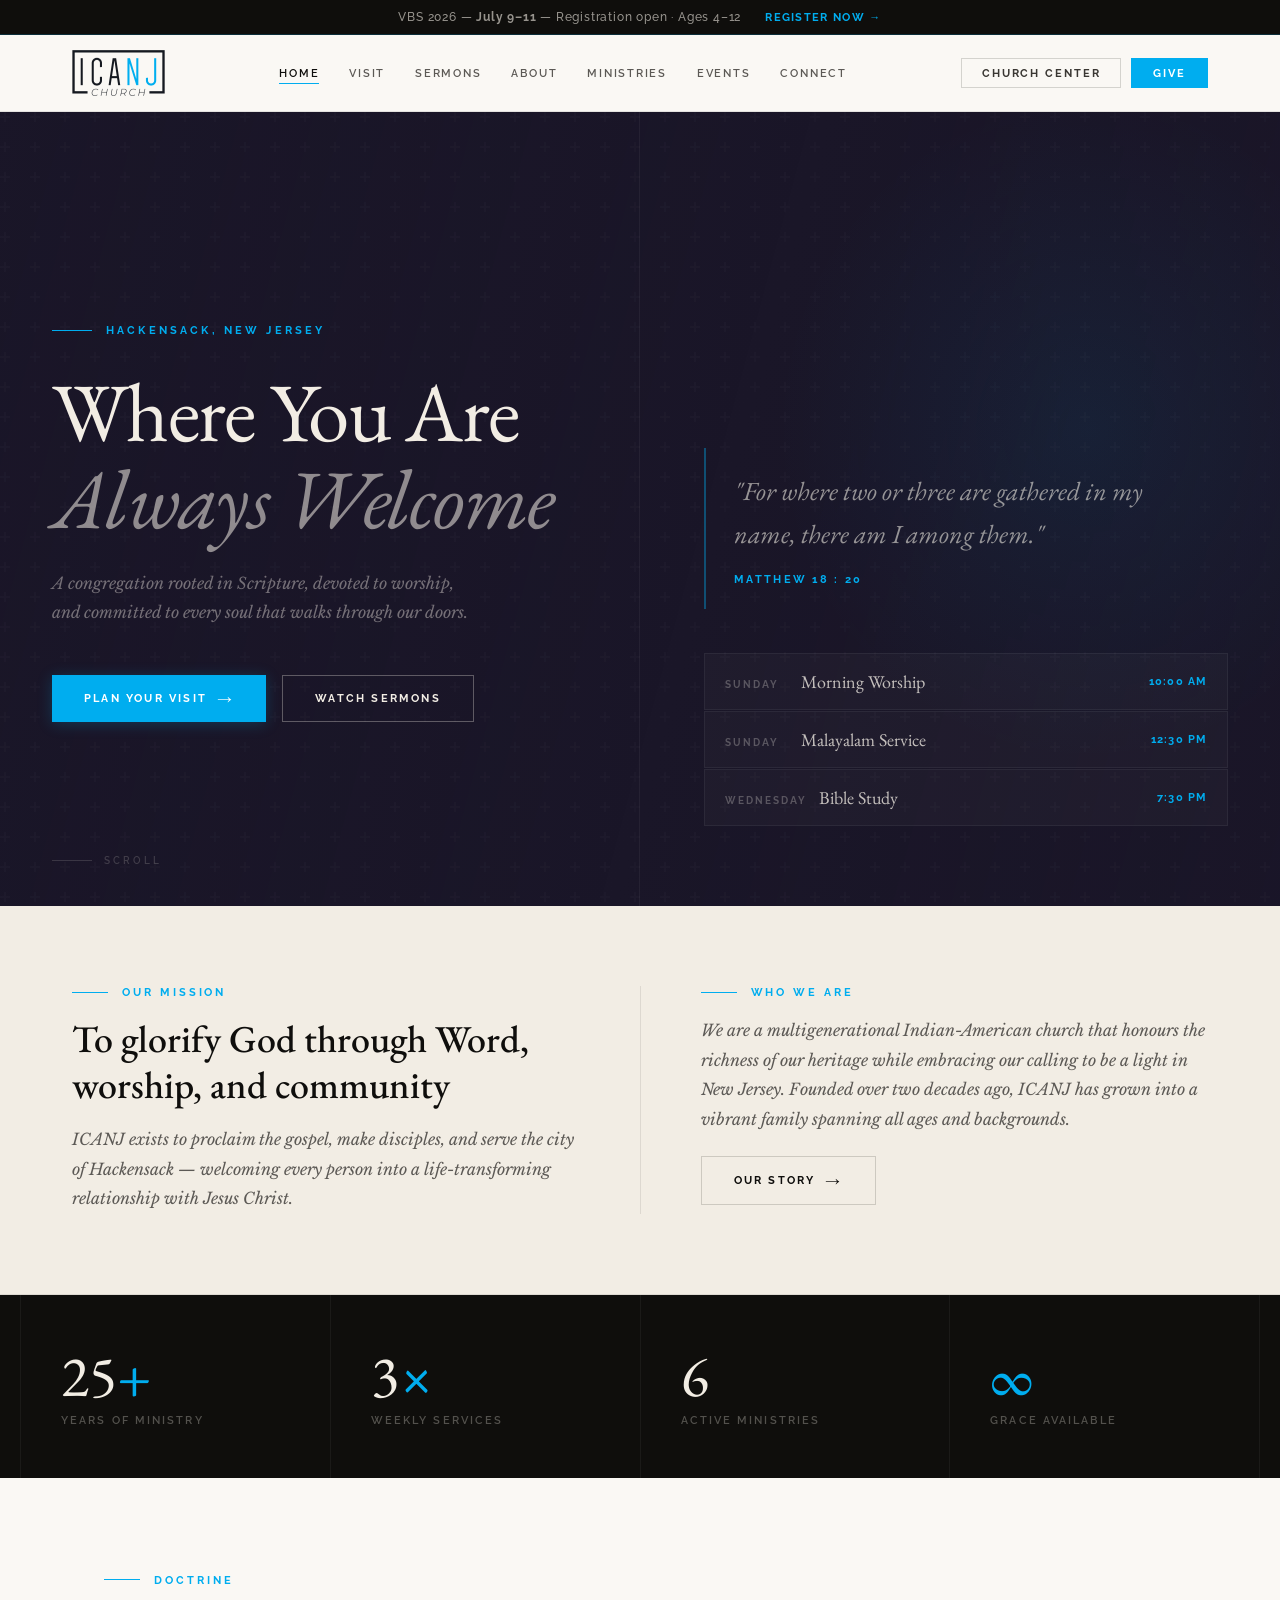
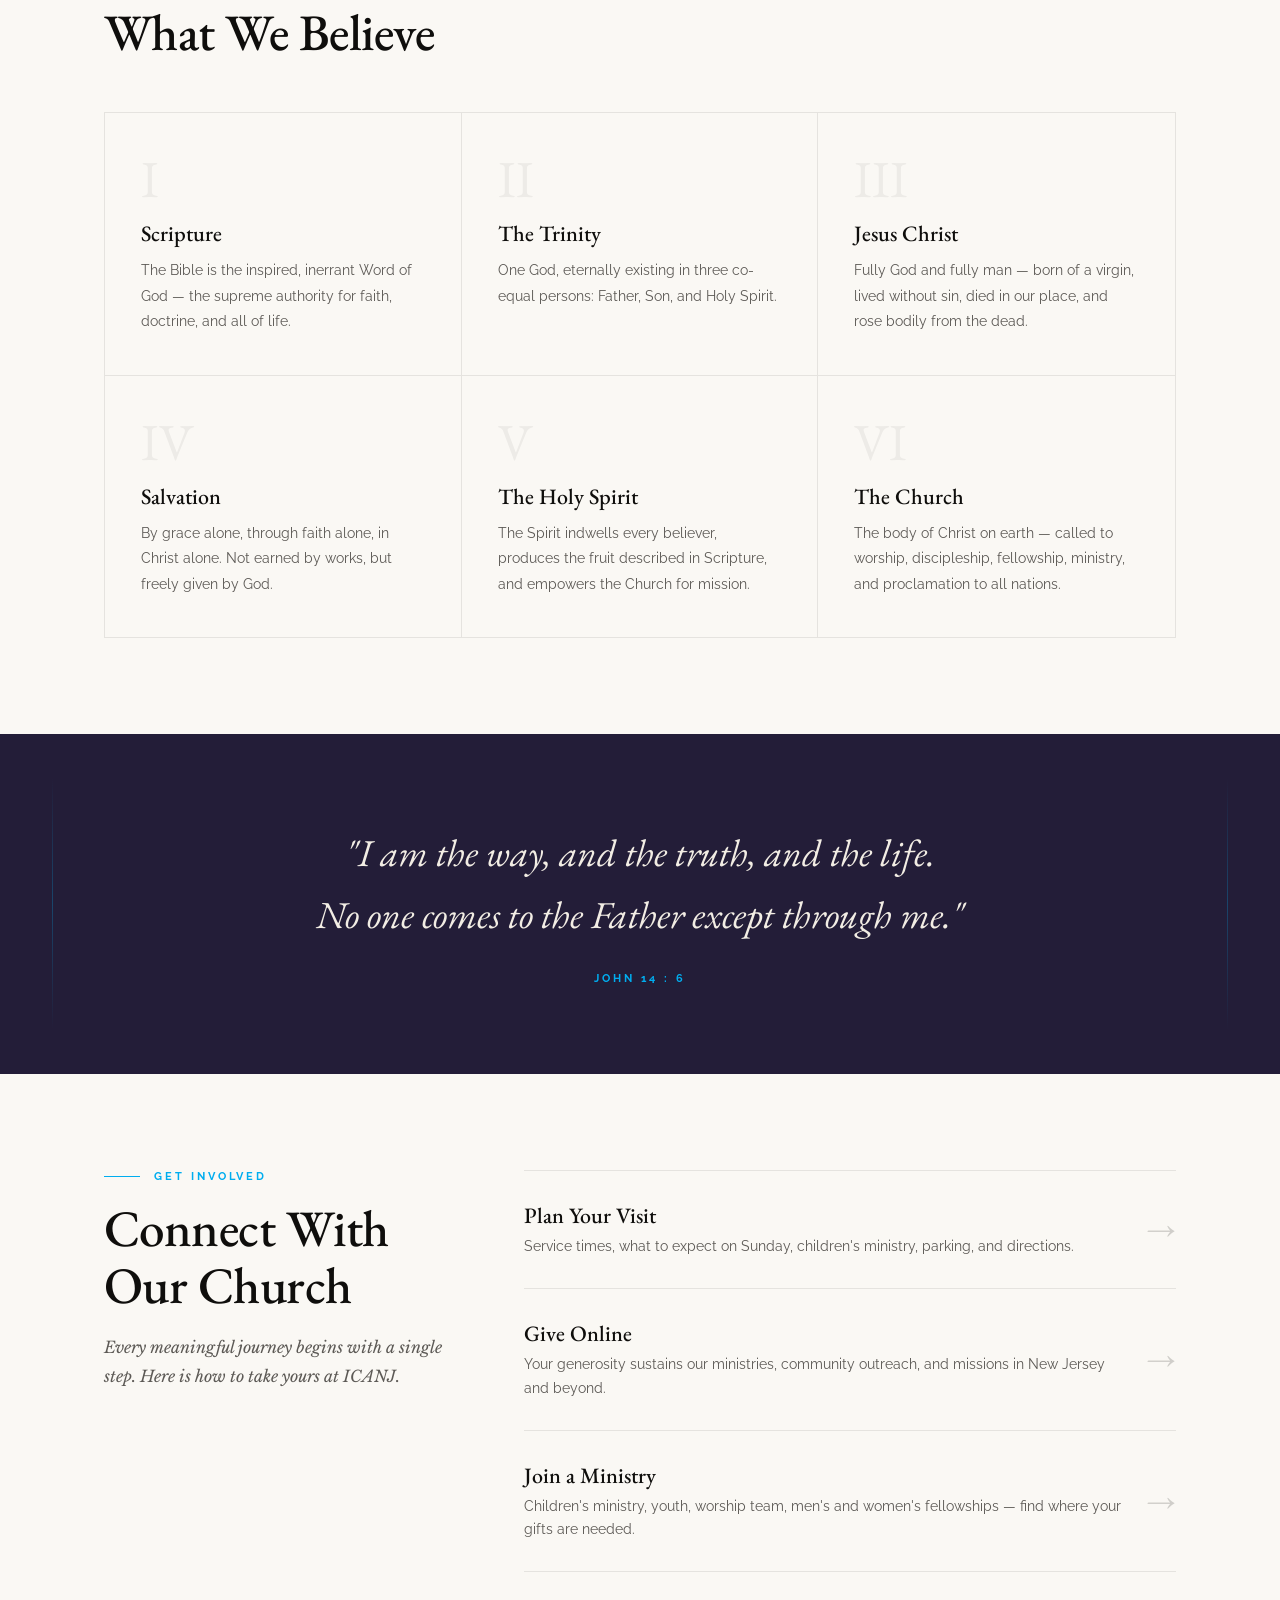
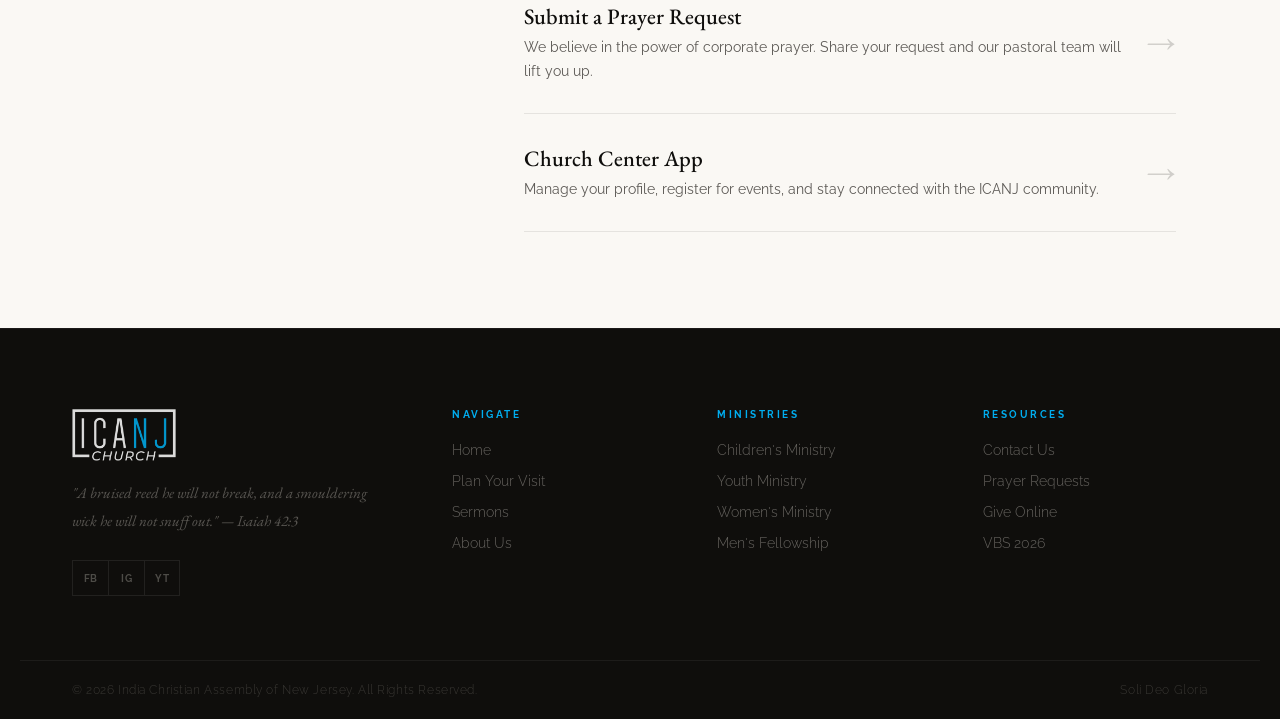
==== commit d9adb215: "Add files via upload" ====
--- a/index.html
+++ b/index.html
@@ -419,47 +419,8 @@
 </section>
 
 
-<footer class="site-footer">
-  <div class="footer-upper">
-    <div>
-      <img src="LOGO_transparent2.png" style="height:52px;mix-blend-mode:lighten;opacity:0.85;" alt="ICANJ" onerror="this.style.display='none'"/>
-      <p class="footer-brand-verse">"A bruised reed he will not break, and a smouldering wick he will not snuff out." — Isaiah 42:3</p>
-      <div class="footer-social">
-        <a href="https://www.facebook.com/ICANJ/" target="_blank" class="fsoc-btn">FB</a>
-        <a href="https://www.instagram.com/ica.nj/" target="_blank" class="fsoc-btn">IG</a>
-        <a href="https://www.youtube.com/@ICANJ" target="_blank" class="fsoc-btn">YT</a>
-      </div>
-    </div>
-    <div class="footer-nav-cols">
-      <div class="footer-col"><h5>Navigate</h5><ul><li><a href="index.html">Home</a></li><li><a href="visit.html">Plan Your Visit</a></li><li><a href="sermons.html">Sermons</a></li><li><a href="about.html">About Us</a></li></ul></div>
-      <div class="footer-col"><h5>Ministries</h5><ul><li><a href="ministries.html">Children's Ministry</a></li><li><a href="ministries.html">Youth Ministry</a></li><li><a href="ministries.html">Women's Ministry</a></li><li><a href="ministries.html">Men's Fellowship</a></li></ul></div>
-      <div class="footer-col"><h5>Resources</h5><ul><li><a href="connect.html">Contact Us</a></li><li><a href="connect.html">Prayer Requests</a></li><li><a href="https://icanj.churchcenter.com/giving" target="_blank">Give Online</a></li><li><a href="events.html">VBS 2026</a></li></ul></div>
-    </div>
-  </div>
-  <div class="footer-lower">
-    <p>© 2026 India Christian Assembly of New Jersey. All Rights Reserved.</p>
-    <p>Soli Deo Gloria</p>
-  </div>
-</footer>
-
-<script>
-function toggleMobileNav() {
-  const nav = document.getElementById('mobileNav');
-  const btn = document.getElementById('menuToggle');
-  const isOpen = nav.classList.contains('open');
-  if (isOpen) { closeMobileNav(); } else { openMobileNav(); }
-}
-function openMobileNav() {
-  document.getElementById('mobileNav').classList.add('open');
-  document.getElementById('menuToggle').classList.add('open');
-  document.body.style.overflow = 'hidden';
-}
-function closeMobileNav() {
-  document.getElementById('mobileNav').classList.remove('open');
-  document.getElementById('menuToggle').classList.remove('open');
-  document.body.style.overflow = '';
-}
-document.addEventListener('keydown', function(e){ if(e.key==='Escape') closeMobileNav(); });
-</script>
+<script src="footer.js"></script>
+
+
 </body>
 </html>
